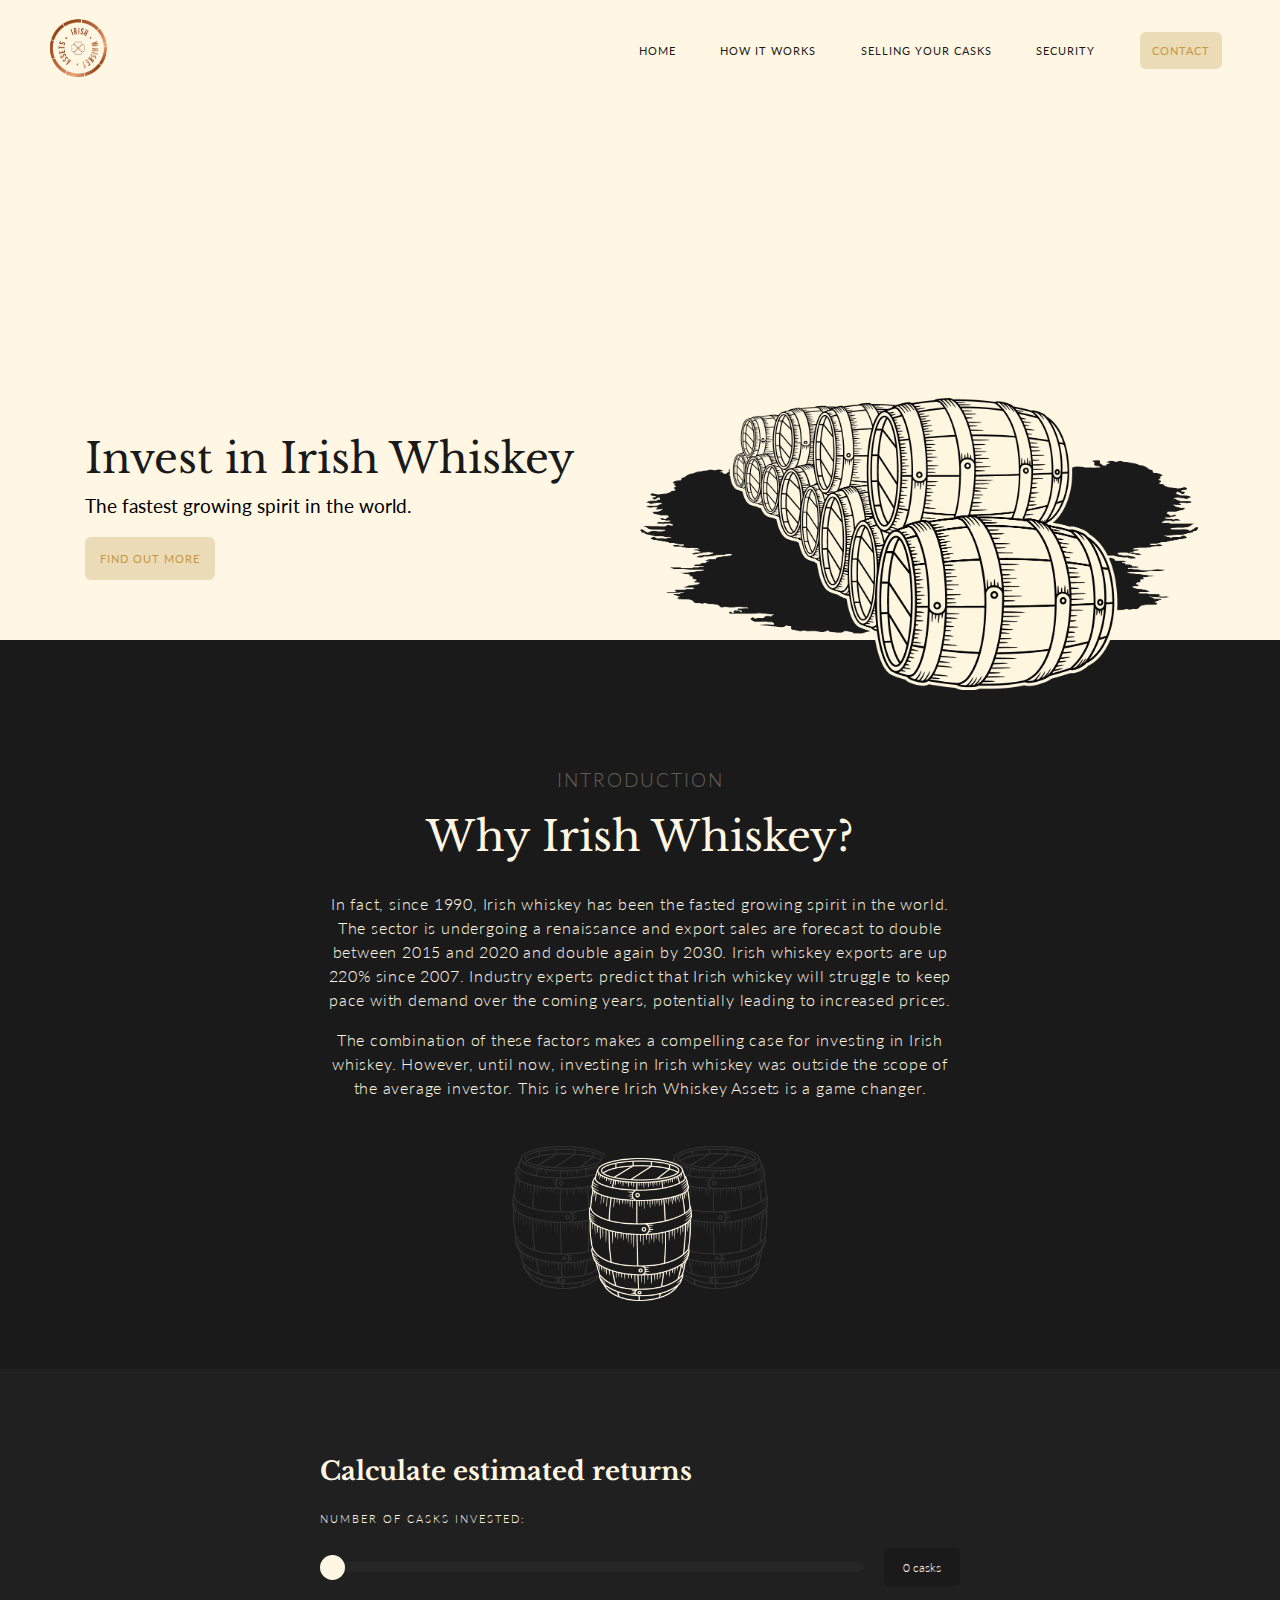
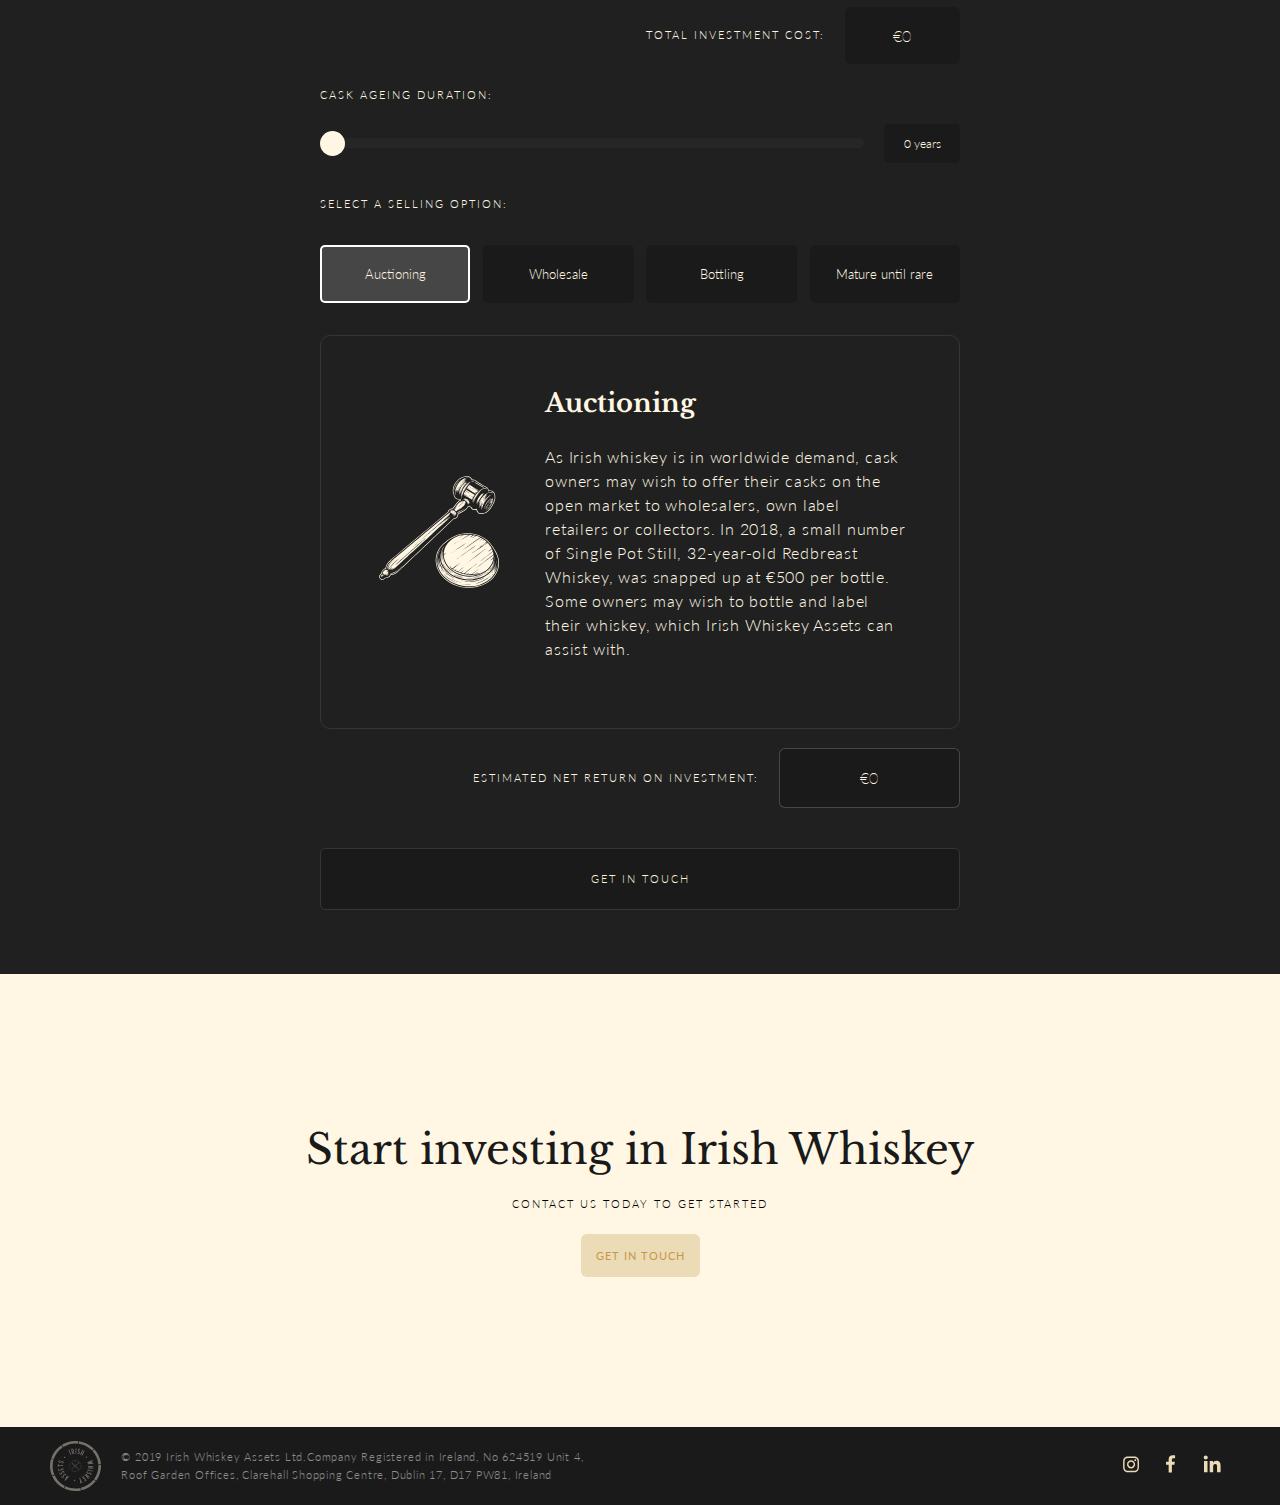
==== index.html @ 99f06a16 "Added favicon" ====
<!DOCTYPE html>
<html>

<head>
	<meta charset="UTF-8">
	<meta name="viewport" content="width=device-width,initial-scale=1">
	<title>Irish Whiskey Assets</title>
	<link href="https://fonts.googleapis.com/css?family=Lato:300,400|Libre+Baskerville" rel="stylesheet">
	<link rel="stylesheet" href="css/main.css" type="text/css">
	<link rel="shortcut icon" type="image/png" href="/img/favicon.png"/>
</head>

<body>
	<!-- Navigation Header -->
	<div class="header">
		<div class="header__links">
			<a href="#"><img src="img/iwa-logo.png" class="header__logo"></a>
		</div>
		<div class="header__links">
			<a href="#" class="header__link">Home</a>
			<a href="#" class="header__link">How it works</a>
			<a href="#" class="header__link">Selling your casks</a>
			<a href="#" class="header__link">Security</a>
			<a href="#" class="header__link header__link--accent">Contact</a>
		</div>
	</div>

	<!-- Hero section -->
	<div class="hero">
		<div class="hero__cta">
			<div class="hero__cta--wrapper">
				<h1>Invest in Irish Whiskey</h1>
				<h4>The fastest growing spirit in the world.</h4>
				<a href="#"><div class="cta-button">Find out more</div></a>
			</div>
		</div>
		<div class="hero__image-container">
			<img src="img/hero-casks.png" class="hero__image">
		</div>
	</div>

	<!-- Intro section -->
	<div class="intro">
		<div class="intro__inner">
			<h3>Introduction</h3>
			<h1>Why Irish Whiskey?</h1>
			<p>In fact, since 1990, Irish whiskey has been the fasted growing spirit in the world. 
				The sector is undergoing a renaissance and export sales are forecast to double between 
				2015 and 2020 and double again by 2030. Irish whiskey exports are up 220% since 2007. 
				Industry experts predict that Irish whiskey will struggle to keep pace with demand over the coming years, 
				potentially leading to increased prices.</p>
			<p>The combination of these factors makes a compelling case for investing 
				in Irish whiskey. However, until now, investing in Irish whiskey was outside the scope of the average investor. 
				This is where Irish Whiskey Assets is a game changer.</p>
			<img src="img/casks.png" class="whiskey-still">
		</div>
	</div>

	<!-- Calculator section -->

	<div class="calculator-container">
		<h2>Calculate estimated returns</h2>
	
		<div class="slider-section">
		    <h5 class="slider-heading">Number of casks invested:</h5>
		    <div class="slider-container">
			<input type="range" min="0" max="50" value="0" class="slider" id="slider-1" oninput="setResults()">
			<div class="range-indicator" id="caskNumber">0 casks</div>
		    </div>
		    <div class="result-container">
			<h5>Total investment cost:</h5>
			<div class="result" id="result-1">€0</div>
		    </div>
		</div>
	
		<div class="slider-section">
		    <h5 class="slider-heading">Cask ageing duration:</h5>
		    <div class="slider-container">
			<input type="range" min="1" max="100" value="0" class="slider" id="slider-2" oninput="setResults()">
			<div class="range-indicator" id="yearNumber">0 years</div>
		    </div>
		</div>

		<h5 class="selling-options-heading">Select a selling option:</h5>
		<div class="selling-options" onclick="selectOption(event)">
		    <div class="selling-option selected" id="btn-1">Auctioning</div>
		    <div class="selling-option" id="btn-2">Wholesale</div>
		    <div class="selling-option" id="btn-3">Bottling</div>
		    <div class="selling-option" id="btn-4">Mature until rare</div>
		</div>
	
		<div class="selling-option-outer">
		    <div class="selling-option-info active" id="option-1">
			<div class="selling-option-image">
			    <img src="img/auction.svg" class="option-image option-image__auction">
			</div>
			<div class="selling-option-text">
			    <h2 id="selling-heading">Auctioning</h2>
			    <p id="selling-body">As Irish whiskey is in worldwide demand, cask owners may wish to offer their casks on the open market to wholesalers, own label retailers or collectors. In 2018, a small number of Single Pot Still, 32-year-old Redbreast Whiskey, was snapped up at €500 per bottle. Some owners may wish to bottle and label their whiskey, which Irish Whiskey Assets can assist with.</p>
			</div>
		    </div>
		    <div class="selling-option-info" id="option-2">
			<div class="selling-option-image">
			    <img src="img/whiskey-still.svg" class="option-image">
			</div>
			<div class="selling-option-text">
			    <h2 id="selling-heading">Wholesale</h2>
			    <p id="selling-body">As Irish whiskey is in worldwide demand, cask owners may wish to offer their casks on the open market to wholesalers, own label retailers or collectors. In 2018, a small number of Single Pot Still, 32-year-old Redbreast Whiskey, was snapped up at €500 per bottle. Some owners may wish to bottle and label their whiskey, which Irish Whiskey Assets can assist with.</p>
			</div>
		    </div>
	
		    <div class="selling-option-info" id="option-3">
			<div class="selling-option-image">
			    <img src="img/whiskey-bottle.svg" class="option-image">
			</div>
			<div class="selling-option-text">
			    <h2 id="selling-heading">Bottling</h2>
			    <p id="selling-body">As Irish whiskey is in worldwide demand, cask owners may wish to offer their casks on the open market to wholesalers, own label retailers or collectors. In 2018, a small number of Single Pot Still, 32-year-old Redbreast Whiskey, was snapped up at €500 per bottle. Some owners may wish to bottle and label their whiskey, which Irish Whiskey Assets can assist with.</p>
			</div>
		    </div>
	
		    <div class="selling-option-info" id="option-4">
			<div class="selling-option-image">
			    <img src="img/whiskey-bottle-rare.svg" class="option-image">
			</div>
			<div class="selling-option-text">
			    <h2 id="selling-heading">Mature until rare</h2>
			    <p id="selling-body">As Irish whiskey is in worldwide demand, cask owners may wish to offer their casks on the open market to wholesalers, own label retailers or collectors. In 2018, a small number of Single Pot Still, 32-year-old Redbreast Whiskey, was snapped up at €500 per bottle. Some owners may wish to bottle and label their whiskey, which Irish Whiskey Assets can assist with.</p>
			</div>
		    </div>
	
		</div>
		<div class="result-container">
			<h5>Estimated net return on investment:</h5>
			<div class="result result-final" id="result-2">€0</div>
		    </div>
	
		<a href="#" class="calculator-cta">
		    <div>
			<h5>Get in touch</h5>
		    </div>
		</a>
	
	    </div>

	    <!-- Home Bottom CTA -->
	    <div class="home-bottom-cta">
		<h1>Start investing in Irish Whiskey</h1>
		<h5>Contact us today to get started</h5>
		<a href="#"><div class="cta-button">Get in touch</div></a>
	    </div>

	    <!-- Footer -->
	    <div class="footer">
		<div class="footer--left">
			<img src="img/iwa-logo-footer.svg" class="footer--logo">
			<p>© 2019 Irish Whiskey Assets Ltd.Company Registered in Ireland, No 624519 Unit 4, <br>
			Roof Garden Offices, Clarehall Shopping Centre, Dublin 17, D17 PW81, Ireland </p>
		</div>
		<div class="footer--right">
			<a href="#"><img src="img/instagram-icon.svg" class="footer--social-icon"></a>
			<a href="#"><img src="img/facebook-icon.svg" class="footer--social-icon"></a>
			<a href="#"><img src="img/linkedin-icon.svg" class="footer--social-icon"></a>
		</div>
	    </div>



	    <script src="https://code.jquery.com/jquery-3.3.1.min.js" integrity="sha256-FgpCb/KJQlLNfOu91ta32o/NMZxltwRo8QtmkMRdAu8=" crossorigin="anonymous"></script>
	    <script src="js/calculator.js" type="text/javascript"></script>
</body>

</html>
---- css/main.css ----
:root {
    --primary-color: #FFF7E3;
    --secondary-color: #1A1A1A;
    --secondary-color-alt:#202020;
    --cta-bg: #EBDBB7;
    --cta-bg-hover:#E2CA9A;
    --cta-font: #C69941;
    --font-size-small:.7rem;
    --font-size-default:1rem;
    --font-size-medium:1.2rem;
    --font-size-large:1.6rem;
    --font-size-xlarge:2.6rem;
    --cta-border-radius:6px;
}

html{
    background:var(--secondary-color);
}

body {
    margin: 0;
    font-family: sans-serif;
}

a {
    text-decoration: none;
    font-family: 'Lato', sans-serif;
}

p{
    font-family: 'Lato', sans-serif;
    font-size:var(--font-size-default);
    line-height:24px;
    letter-spacing:.8px;
    font-weight:300;
}

h1{
    font-size:var(--font-size-xlarge);
    font-family: 'Libre Baskerville', serif;
    font-weight:400;
    color:var(--secondary-color);
    margin:0;
}

h2{
    font-size:var(--font-size-large);
    font-family:'Libre Baskerville', serif;
}

h3{
    font-family: 'Lato', sans-serif;
    font-size:var(--font-size-medium);
    font-weight:300;
    margin:0;
    text-transform:uppercase;
    letter-spacing:2px;
}

h4{
    font-family: 'Lato', sans-serif;
    font-size:var(--font-size-medium);
    font-weight:400;
    margin:0;
}

h5{
    font-family:'Lato', sans-serif;
    line-height:22px;
    font-size:var(--font-size-small);
    font-weight:300;
    text-transform:uppercase;
    letter-spacing:2px;
}

/* Nav header section */

.header {
    position: fixed;
    top:0;
    background: var(--primary-color);
    height: 100px;
    width: 100%;
    display: flex;
    align-items: center;
    justify-content: space-between;
    padding: 0 3%;
    box-sizing: border-box;
    z-index:10;
}

.header__logo {
    position: relative;
    height: 80px;
    transition:.5s ease;
}

.header__logo:hover{
    transform:rotate(20deg);
    transition:.5s ease;
}

.header__link{
    margin:0 20px;
    color:var(--secondary-color);
    font-size:var(--font-size-small);
    font-weight:400;
    letter-spacing:1px;
    text-transform:uppercase;
    transition:.2s ease;
}

.header__link:hover{
    color:var(--cta-font);
    transition:.2s ease;
}

.header__link--accent{
    background:var(--cta-bg);
    color:var(--cta-font);
    padding:12px;
    border-radius:var(--cta-border-radius);
    transition:.2s ease;
}

.header__link--accent:hover{
    background:var(--cta-bg-hover);
    transition:.2s ease;
}

/* Hero section */

.hero{
    position:relative;
    display:grid;
    grid-template-columns: 1fr 1fr;
    background:var(--primary-color);
    height:60vh;
    margin-top:100px;
    padding:0 20px;
    box-sizing: border-box;
}

.hero__cta{
    display:flex;
    flex-direction: column;
    justify-content: flex-end;
    align-items:center;
}

.hero__cta--wrapper{
    display:flex;
    flex-direction: column;
    margin-bottom:60px;
    align-items:flex-start;
}

.hero__cta--wrapper h4{
    margin:10px 0 20px 0;
}

.cta-button{
    background:var(--cta-bg);
    color:var(--cta-font);
    padding:15px;
    border-radius:var(--cta-border-radius);
    transition:.2s ease;
    text-transform:uppercase;
    font-size:var(--font-size-small);
    letter-spacing:1px;
    box-sizing:border-box;
    display:block;
}

.cta-button:hover{
    background:var(--cta-bg-hover);
}

.hero__image-container{
    display:flex;
    justify-content: flex-start;
    align-items: flex-end;
}

.hero__image{
    width:90%;
    height:auto;
    margin-bottom:-50px;
}

/* Intro section  */

.intro{
    background:var(--secondary-color);
    padding:10% 0 5% 0;
    text-align:center;
    color:var(--primary-color);
    display:flex;
    justify-content: center;
}

.intro__inner{
    width:50vw;
}

.intro h3{
    opacity:.3;
}

.intro h1{
    color:var(--primary-color);
    margin:20px 0 30px 0;
}

.whiskey-still{
    width:40%;
    margin-top:30px;
}

/* Calculator styling */

.calculator-container {
    height: auto;
    padding: 5% 25%;
    background: var(--secondary-color-alt);
    color: var(--primary-color);
}

.selling-options {
    display: grid;
    grid-template-columns: 1fr 1fr 1fr 1fr;
    grid-gap: 2%;
    font-family: 'Lato', sans-serif;
    font-weight: 300;
    padding-bottom: 5%;
}

.selling-options-heading{
    margin:30px 0;
}

.selling-option {
    padding: 14%;
    background: var(--secondary-color);
    border-radius: 5px;
    text-align: center;
    transition: .2s ease;
    font-size:10pt;
}

.selling-option:hover {
    cursor: pointer;
    transition: .2s ease;
    filter:brightness(1.1);
}

.selling-option-info {
    display: none;
    grid-template-columns: 30% 70%;
}

.selling-option-image {
    display: flex;
    justify-content: center;
    width:100%;
}

.selling-option-text {
    display: flex;
    justify-content: center;
    flex-direction: column;
    padding: 0 20px;
}

.selling-option-text h2 {
    margin: 0;
    margin-bottom: 10px;
    padding: 0;
}

.slider-container {
    display: grid;
    grid-template-columns: 85% auto;
    box-sizing: border-box;
}

.range-indicator {
    background: var(--secondary-color);
    font-family: 'Lato';
    font-weight: 300;
    font-size: 9pt;
    white-space: nowrap;
    box-sizing: border-box;
    padding: 12%;
    margin-left: 20px;
    text-align: center;
    border-radius: 5px;
}

.slider {
    margin: auto 0;
    -webkit-appearance: none;
    width: 100%;
    height: 10px;
    background: #262626;
    outline: none;
    border-radius: 5px;
}

.slider::-webkit-slider-thumb {
    -webkit-appearance: none;
    appearance: none;
    width: 25px;
    height: 25px;
    border-radius: 25px;
    background: var(--primary-color);
    cursor: pointer;
    transition:.1s ease;
}

.slider::-webkit-slider-thumb:hover{
    transform:scale(1.05);
    transition:.1s ease;
}

.slider::-webkit-slider-thumb:active{
    transform:scale(1.15);
    opacity:.8;
    transition:.1s ease;
}

.result-container {
    width: 100%;
    display: flex;
    justify-content: flex-end;
    align-items: center;
    padding-top: 3%;
}

.result {
    padding: 3%;
    font-family: 'Lato';
    font-weight: lighter;
    margin-left: 20px;
    border-radius: 6px;
    background: var(--secondary-color);
    width: 12%;
    text-align: center;
}

.result-final{
    width:22%;
}

.result-final {
    border: 1px rgba(255, 255, 255, .2) solid;
}

.selected {
    background: #464646;
    box-shadow: inset 0 0 0 2px white;

}

.selected:hover {
    filter:brightness(1.2);
}

.selling-option-1 {
    display: flex;
}

.selling-option-outer {
    box-sizing: border-box;
    border: 1px #353535 solid;
    border-radius: 10px;
    padding: 8% 5%;
}

.active {
    display: grid;
    animation: fadeIn .6s;
}

@keyframes fadeIn {
    from {
        opacity: 0;
        transform: translatey(20px);
    }

    to {
        opacity: 1;
        transform: translatey(0);
    }
}

.option-image{
    width:100%;
}

.option-image__auction{
    width:70%;
}

.calculator-cta {
    height: 60px;
    border-radius: 5px;
    margin-top: 40px;
    border: 1px #353535 solid;
    background:var(--secondary-color);
    display: flex;
    justify-content: center;
    align-items: center;
    text-decoration: none;
    color: beige;
    transition:.2s ease;
}

.calculator-cta:hover{
    background:rgba(255, 255, 255, .05);
}


/* Home bottom cta */

.home-bottom-cta{
    display:flex;
    flex-direction: column;
    justify-content: center;
    align-items:center;
    padding:150px 0;
    background:var(--primary-color);
}

/* Footer */

.footer{
    background:var(--secondary-color);
    display:flex;
    justify-content: space-between;
    align-items: center;
    padding:10px 50px;
    box-sizing:border-box;
}

.footer p {
    color:white;
    opacity:.5;
    font-size:var(--font-size-small);
    line-height:18px;
}

.footer--left{
    display:flex;
}

.footer--logo{
    height:50px;
    margin:auto 0;
    margin-right:20px;
    opacity:.4;
}

.footer--social-icon{
    height:20px;
    margin:0 8px;
}
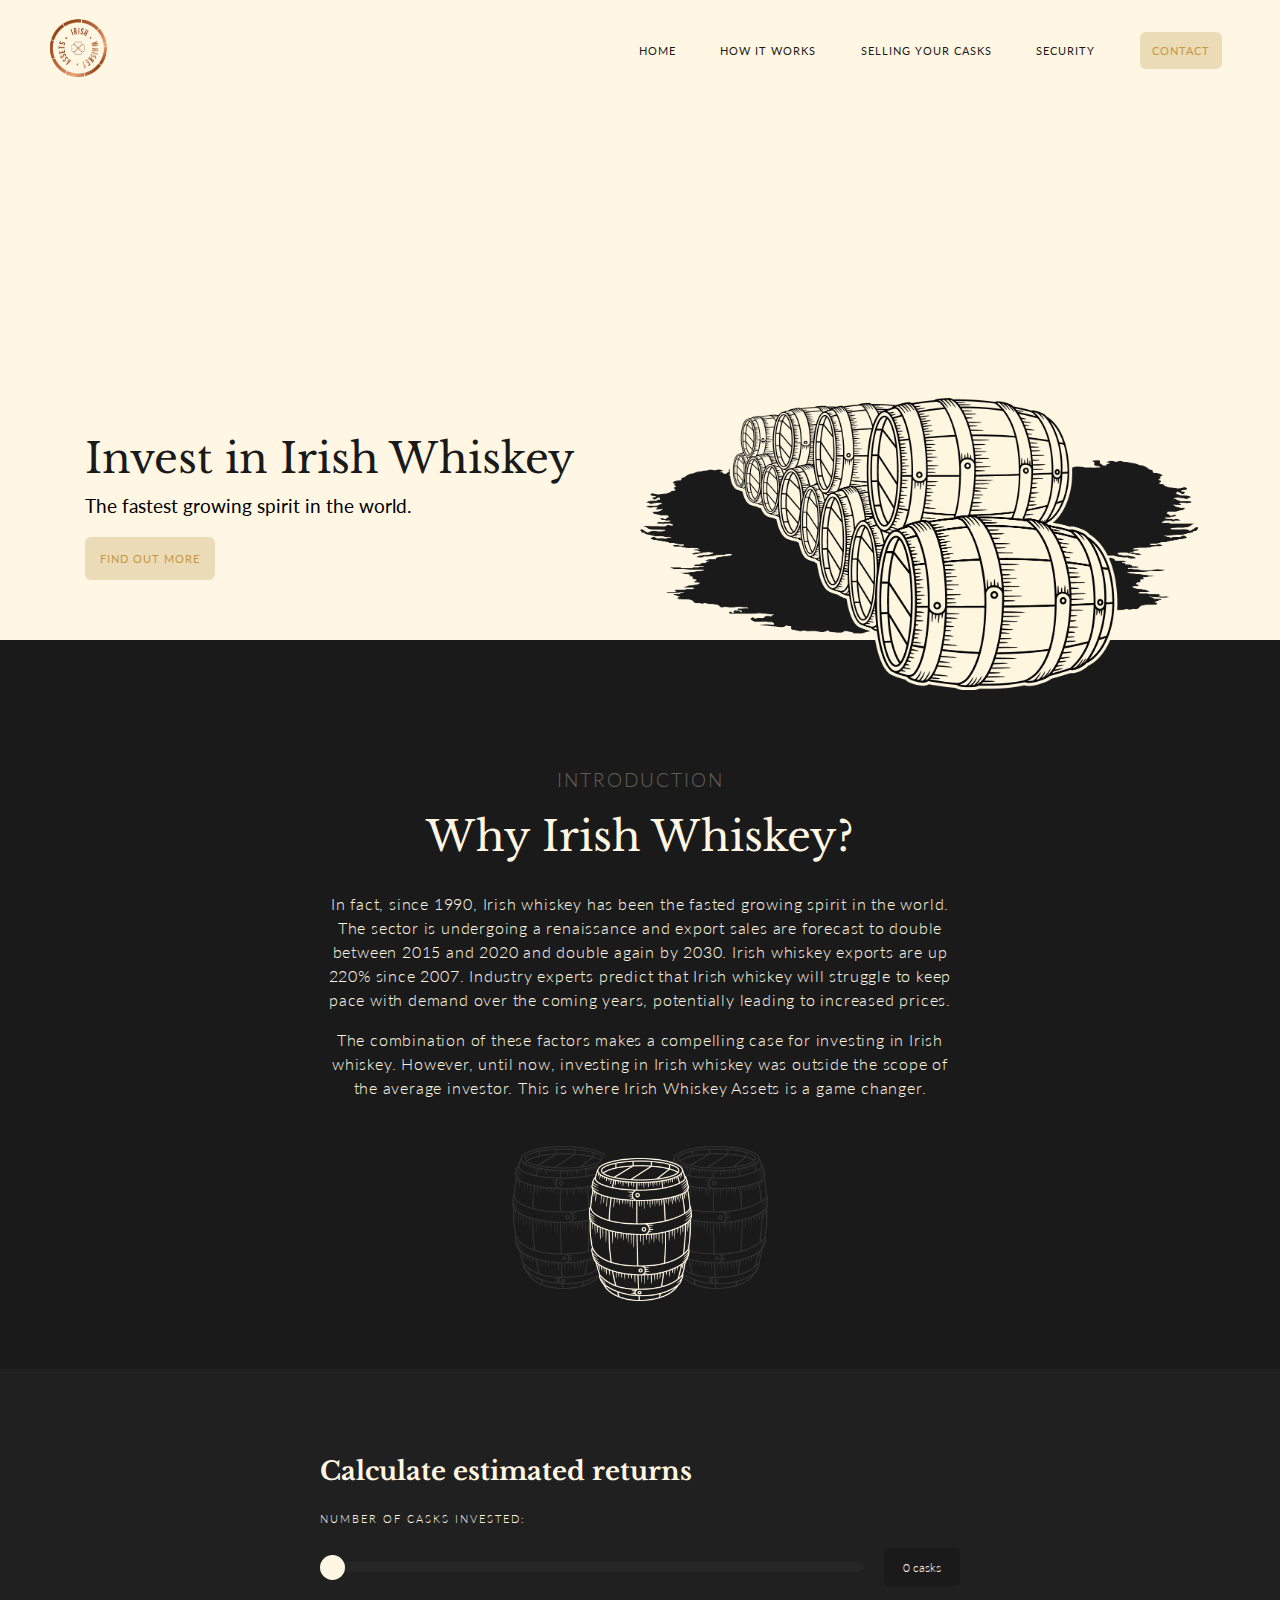
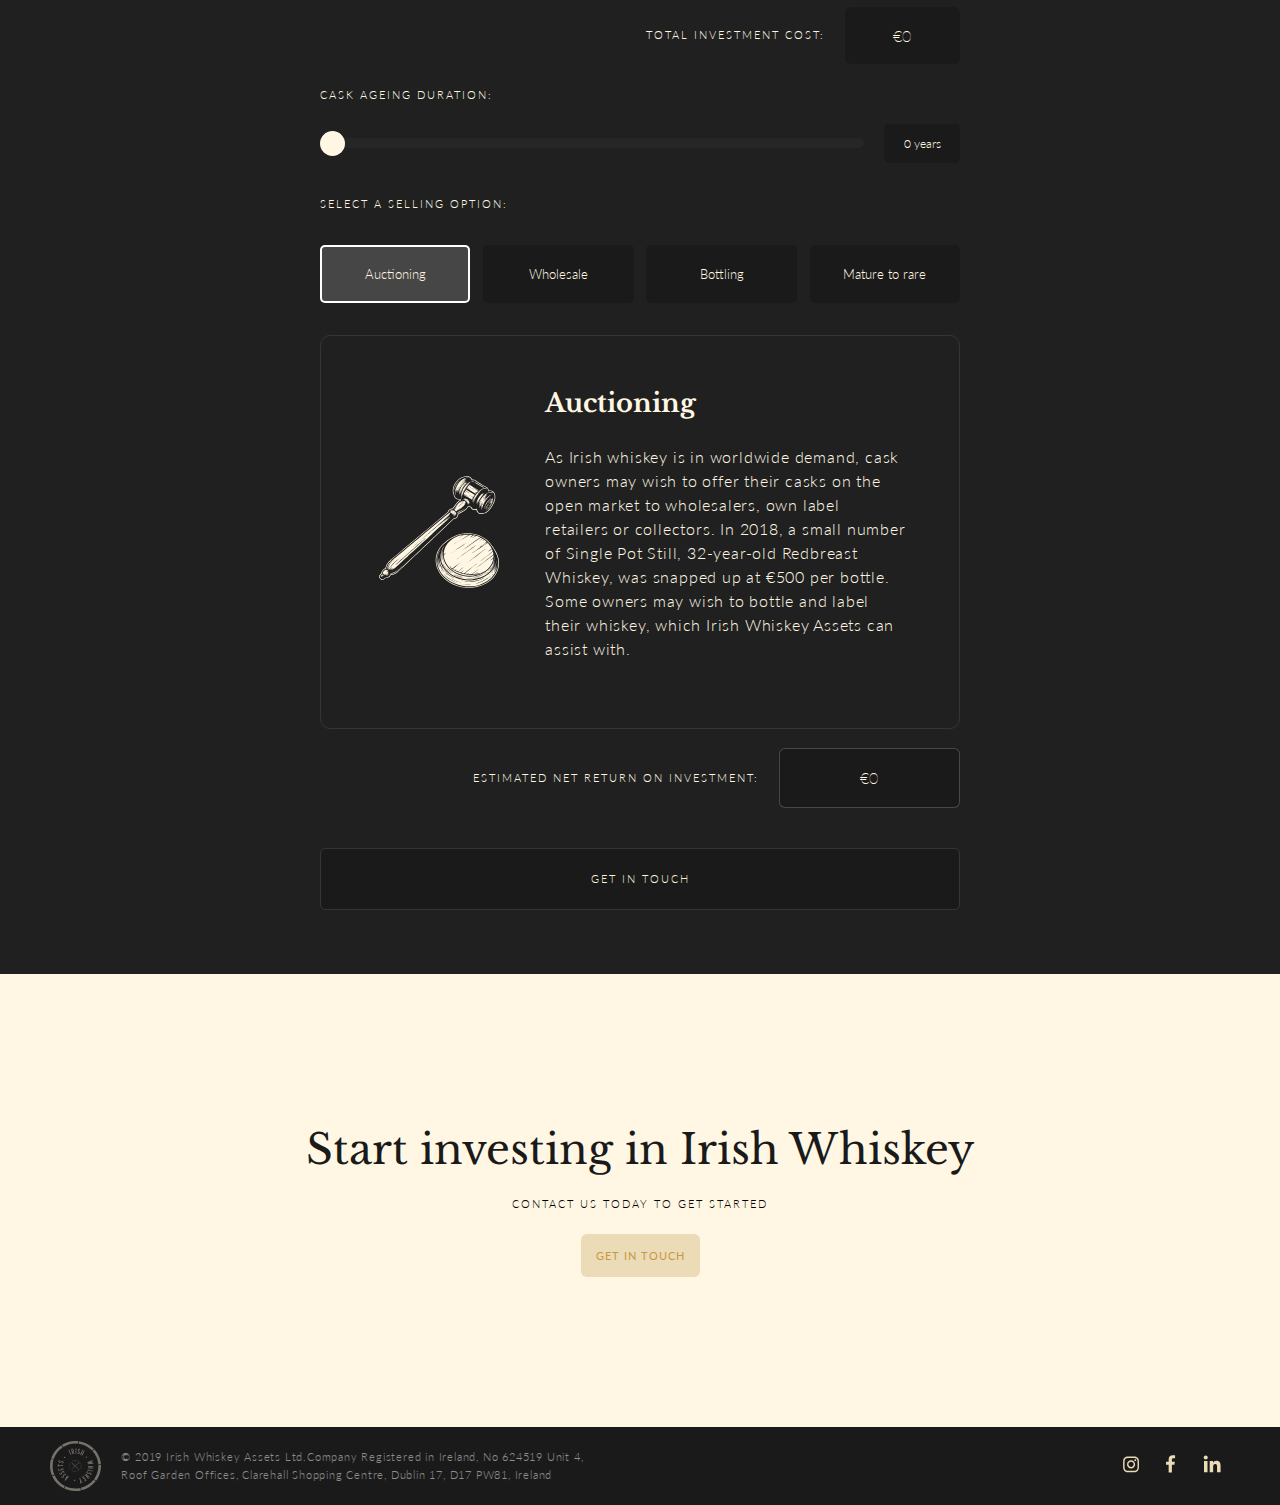
==== commit 6e2f5d3d: "Mobile opt: calculator" ====
--- a/index.html
+++ b/index.html
@@ -4,7 +4,7 @@
 <head>
 	<meta charset="UTF-8">
 	<meta name="viewport" content="width=device-width,initial-scale=1">
-	<title>Irish Whiskey Assets</title>
+	<title>Irish Whiskey Assets — Invest in Irish Whiskey</title>
 	<link href="https://fonts.googleapis.com/css?family=Lato:300,400|Libre+Baskerville" rel="stylesheet">
 	<link rel="stylesheet" href="css/main.css" type="text/css">
 	<link rel="shortcut icon" type="image/png" href="/img/favicon.png"/>
@@ -86,7 +86,7 @@
 		    <div class="selling-option selected" id="btn-1">Auctioning</div>
 		    <div class="selling-option" id="btn-2">Wholesale</div>
 		    <div class="selling-option" id="btn-3">Bottling</div>
-		    <div class="selling-option" id="btn-4">Mature until rare</div>
+		    <div class="selling-option" id="btn-4">Mature to rare</div>
 		</div>
 	
 		<div class="selling-option-outer">
--- a/css/main.css
+++ b/css/main.css
@@ -464,4 +464,88 @@
 .footer--social-icon{
     height:20px;
     margin:0 8px;
-}+}
+
+
+@media screen and (max-width:1000px){
+    /* Landing Page Mobile Optimisation */
+    /* Hero section */
+    .header__link{
+        display:none;
+    }
+
+    .hero{
+        grid-template-columns:1fr;
+        height:auto;
+        padding:30px 20px;
+    }
+
+    .hero__image-container{
+        order:1;
+        padding-bottom:20px;
+    }
+
+    .hero__image{
+        margin:0 auto; 
+    }
+
+    .hero__cta--wrapper{
+        margin-bottom:0;
+    }
+
+    .hero__cta{
+        order:2;
+    }
+
+    /* Home about section */
+    .intro{
+        padding:20% 0;
+    }
+
+    .intro__inner{
+        width:85vw;
+    }
+
+    .whiskey-still{
+        width:70%;
+    }
+
+    /* Calculator section */
+    .calculator-container{
+        padding:12% 8%;
+        box-sizing:border-box;
+    }
+
+    .slider-container{
+        grid-template-columns: 70% auto;
+    }
+
+    .selling-options{
+        grid-template-columns: 1fr 1fr;
+        grid-template-rows:1fr 1fr;
+        grid-gap:10px;
+    }
+
+    .selling-option-info{
+        grid-template-columns: 1fr;
+    }
+
+    .selling-option-image{
+        padding:40px 0;
+    }
+
+    .selling-option-text{
+        text-align: center;
+    }
+
+    .result{
+        width:auto;
+        white-space: nowrap;
+    }
+
+    .result-final{
+        width:auto !important;
+        white-space: nowrap;
+    }
+
+}
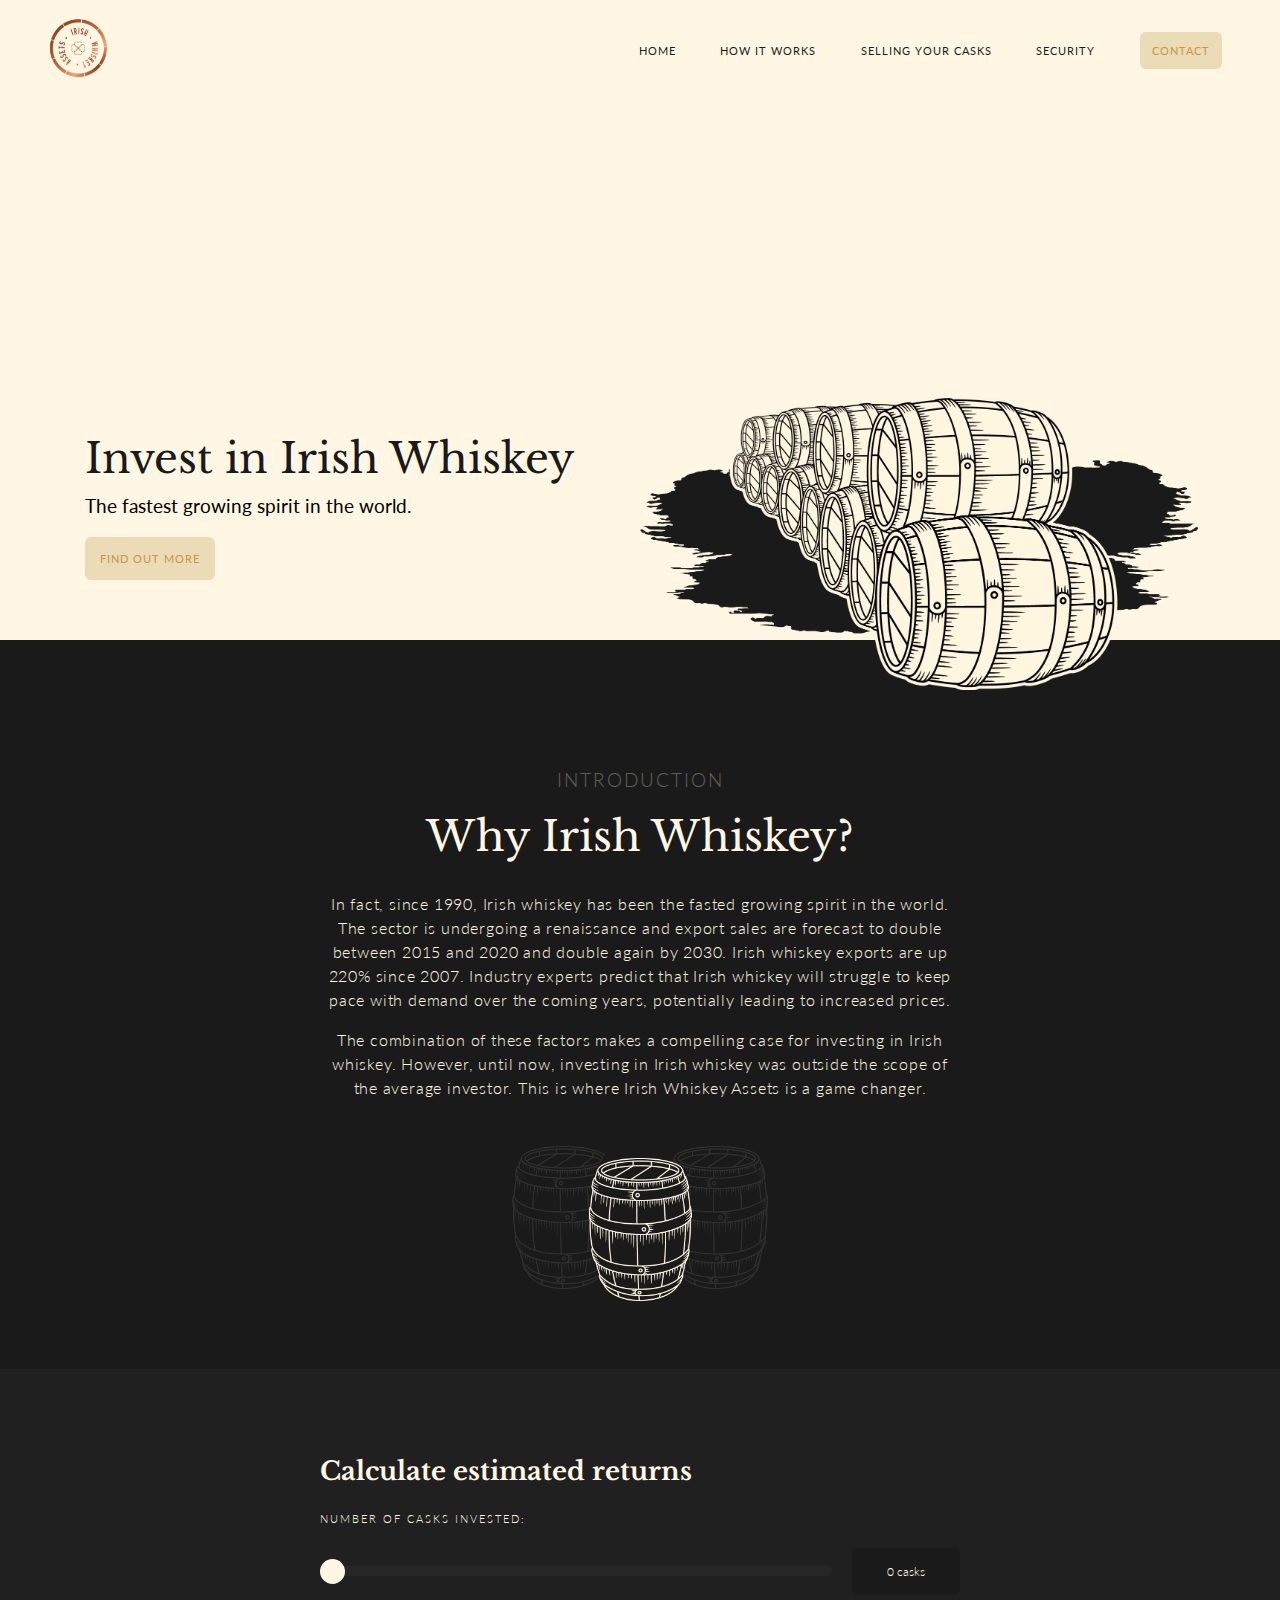
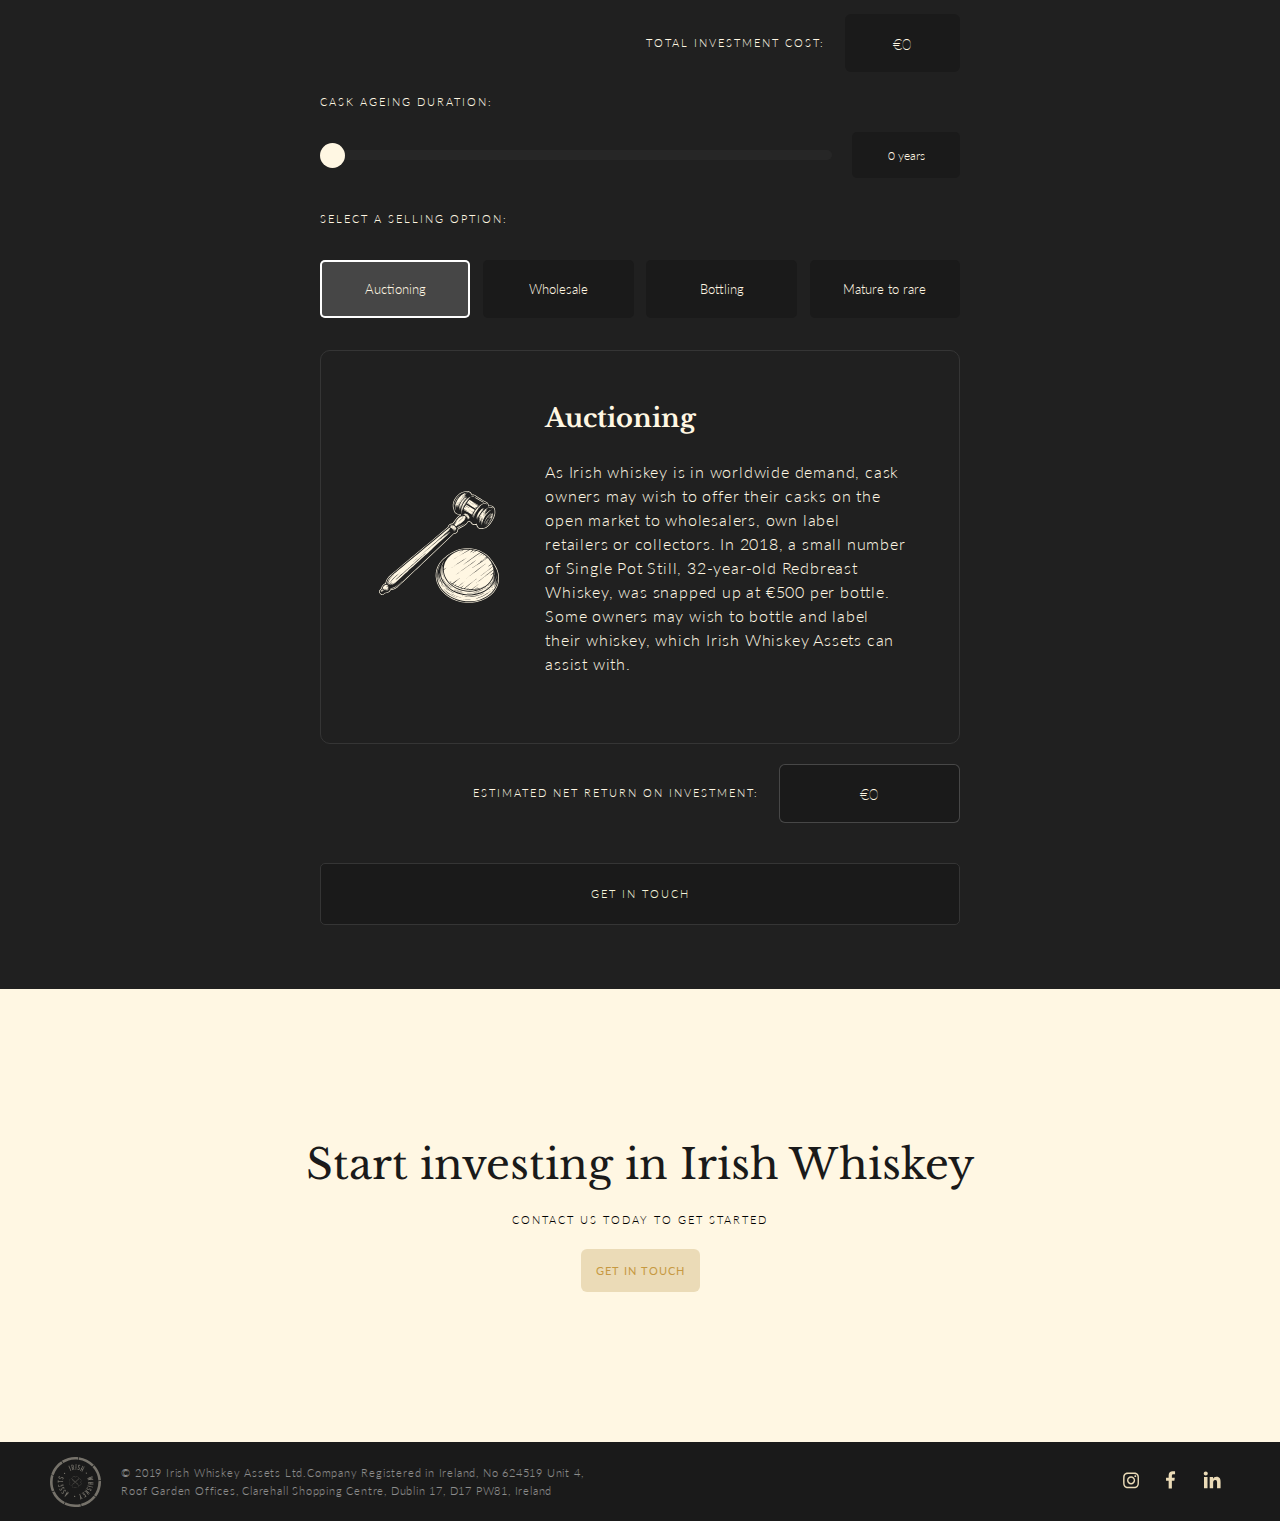
==== commit a1bf5500: "Fixed bottle sizing" ====
--- a/index.html
+++ b/index.html
@@ -111,7 +111,7 @@
 	
 		    <div class="selling-option-info" id="option-3">
 			<div class="selling-option-image">
-			    <img src="img/whiskey-bottle.svg" class="option-image">
+			    <img src="img/whiskey-bottle.svg" class="option-image bottle-1">
 			</div>
 			<div class="selling-option-text">
 			    <h2 id="selling-heading">Bottling</h2>
@@ -121,7 +121,7 @@
 	
 		    <div class="selling-option-info" id="option-4">
 			<div class="selling-option-image">
-			    <img src="img/whiskey-bottle-rare.svg" class="option-image">
+			    <img src="img/whiskey-bottle-rare.svg" class="option-image bottle-2">
 			</div>
 			<div class="selling-option-text">
 			    <h2 id="selling-heading">Mature until rare</h2>
--- a/css/main.css
+++ b/css/main.css
@@ -280,7 +280,7 @@
 
 .slider-container {
     display: grid;
-    grid-template-columns: 85% auto;
+    grid-template-columns: 80% auto;
     box-sizing: border-box;
 }
 
@@ -466,7 +466,6 @@
     margin:0 8px;
 }
 
-
 @media screen and (max-width:1000px){
     /* Landing Page Mobile Optimisation */
     /* Hero section */
@@ -531,7 +530,7 @@
     }
 
     .selling-option-image{
-        padding:40px 0;
+        padding:20px 0;
     }
 
     .selling-option-text{
@@ -548,4 +547,18 @@
         white-space: nowrap;
     }
 
-}
+    .option-image{
+        height:50%;
+        width:50%;
+    }
+
+    .bottle-1{
+        width:20%;
+    }
+
+    .bottle-2{
+        width:26%;
+        margin-right:-15px;
+    }
+
+}
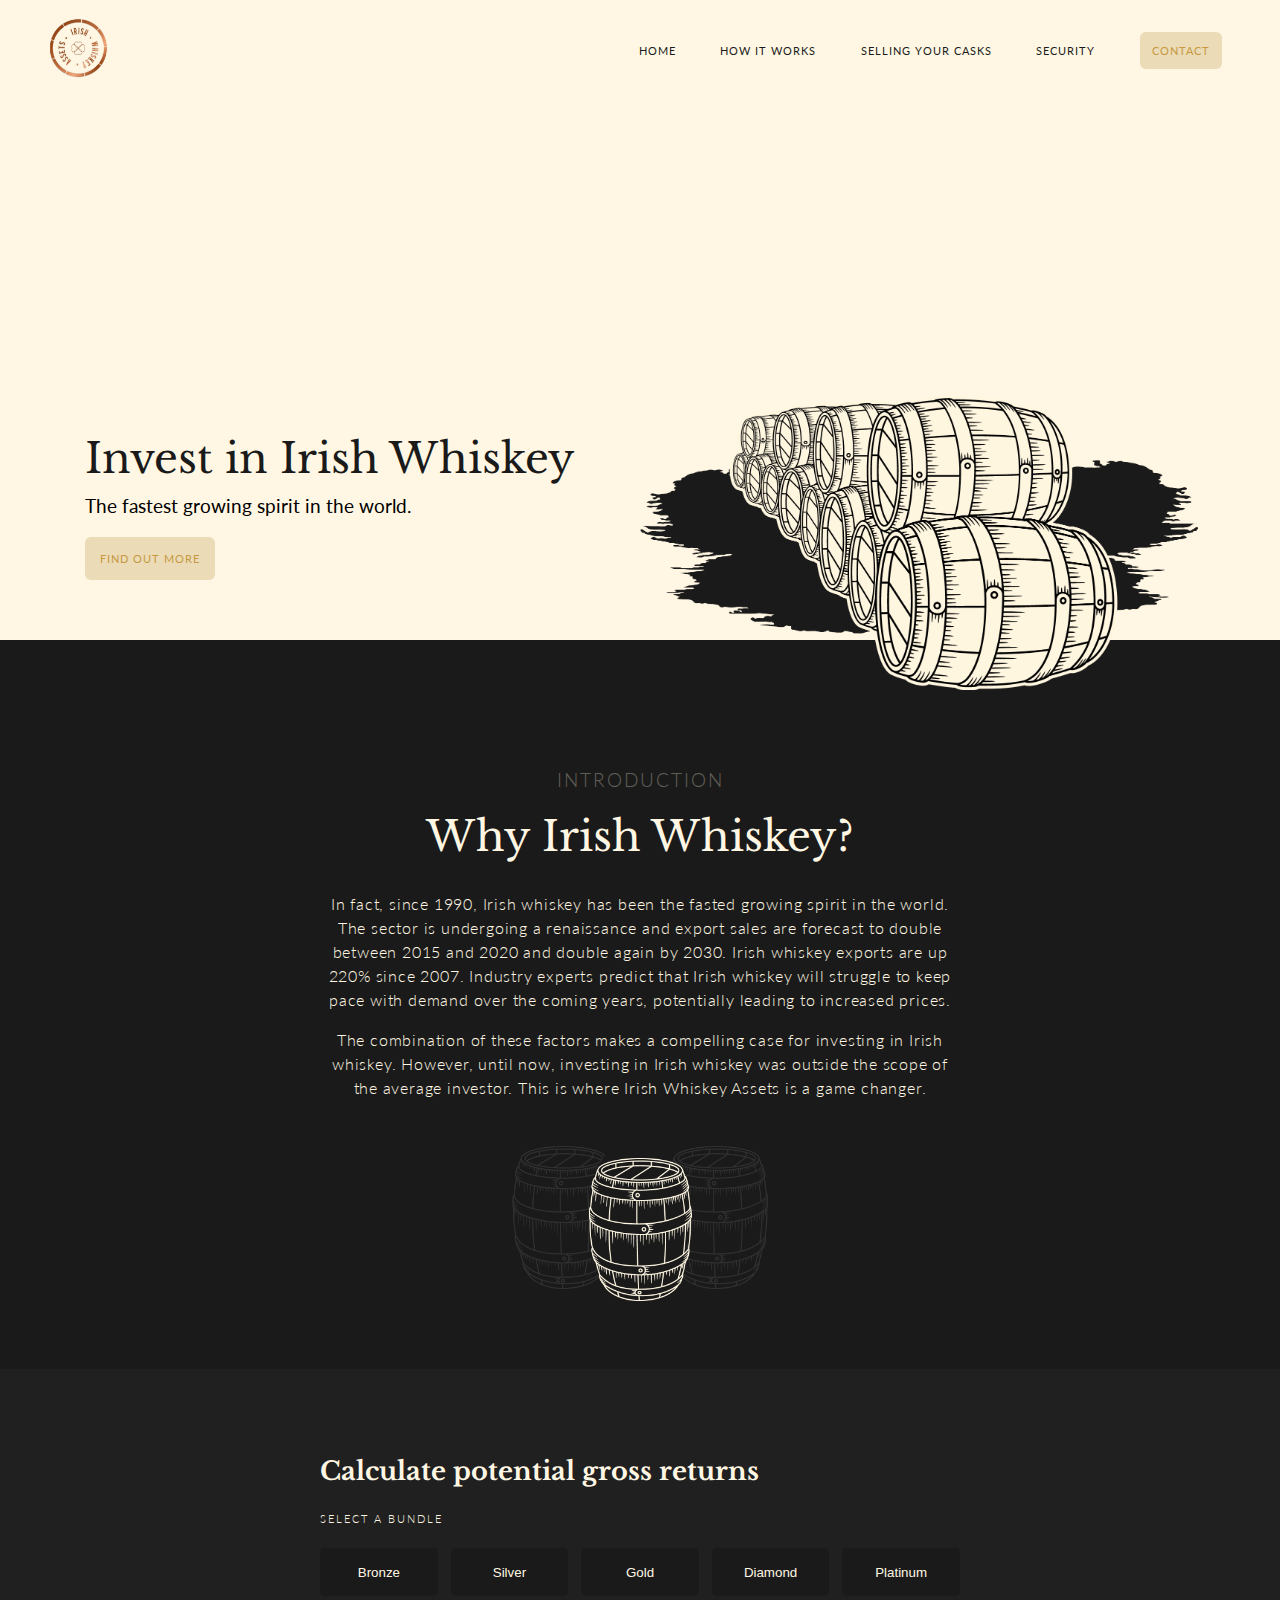
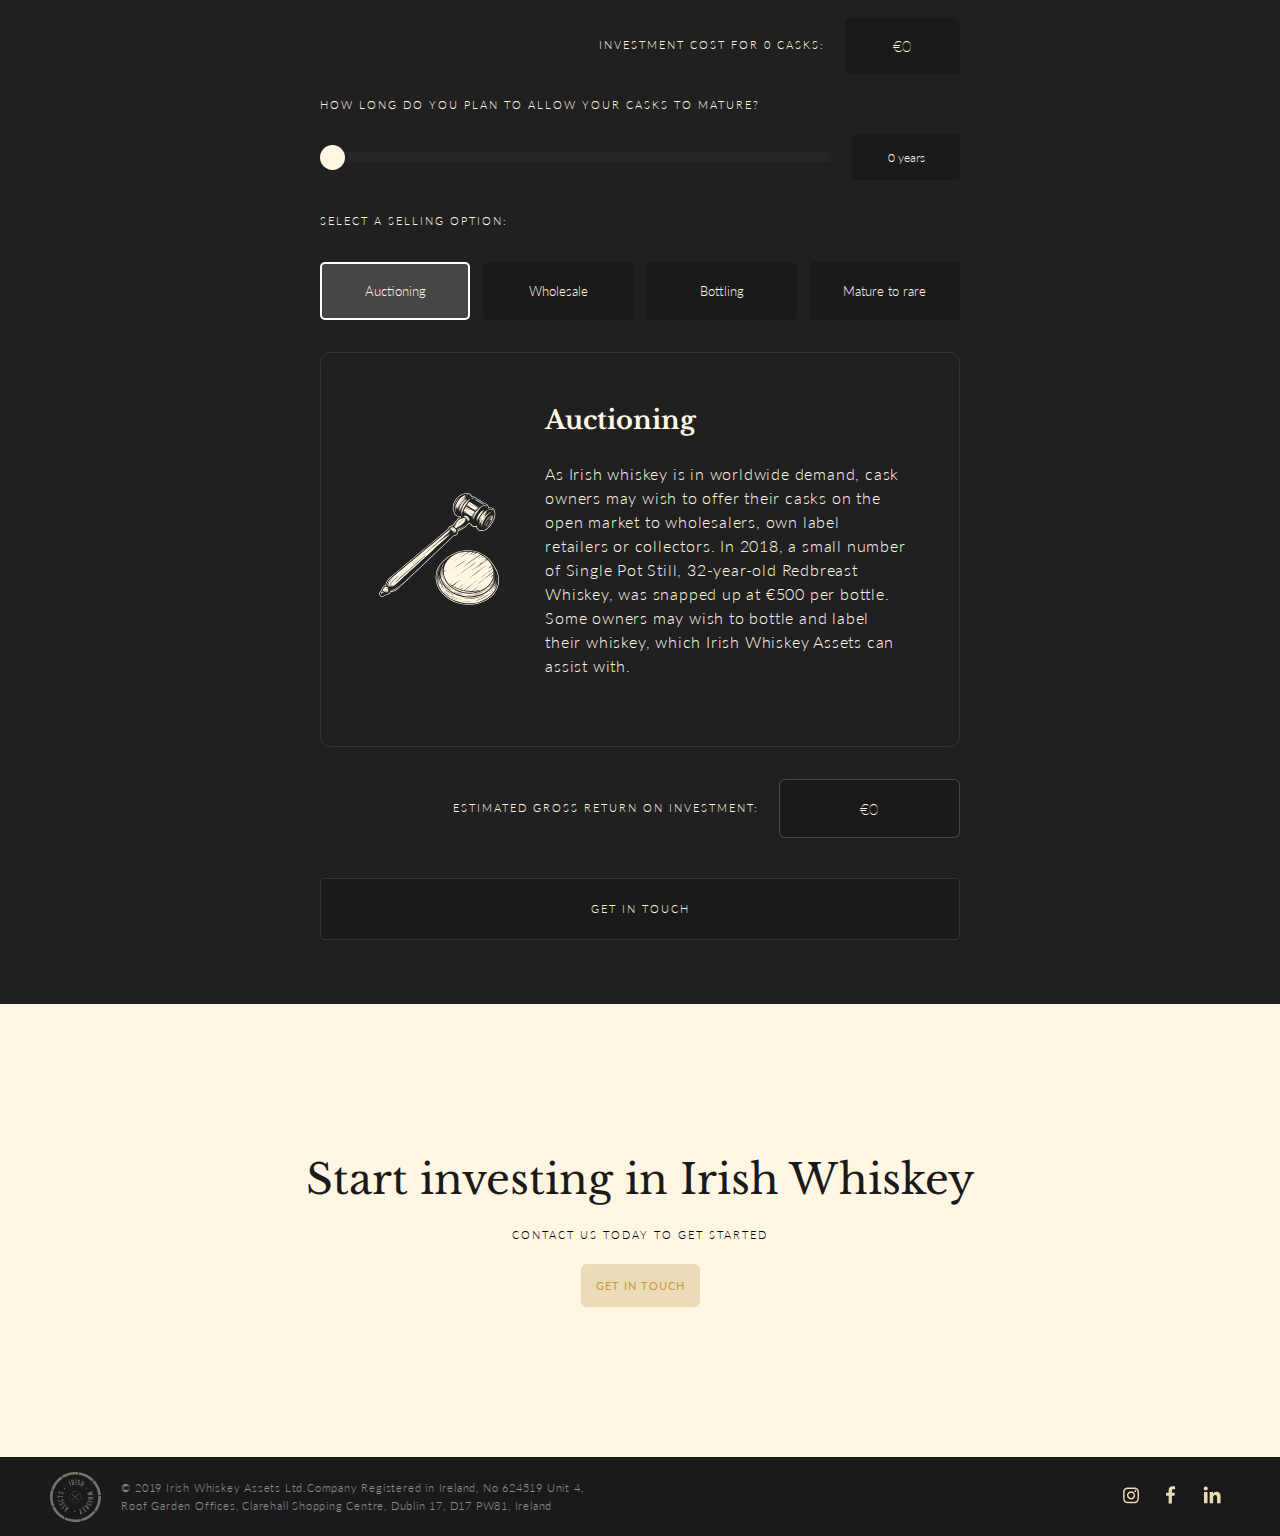
==== commit 68109859: "Updated calculator" ====
--- a/index.html
+++ b/index.html
@@ -22,7 +22,29 @@
 			<a href="#" class="header__link">Selling your casks</a>
 			<a href="#" class="header__link">Security</a>
 			<a href="#" class="header__link header__link--accent">Contact</a>
+			<div class="hamburger-container">
+				<div class="hamburger" id="hamburger-1">
+					<span class="line"></span>
+					<span class="line"></span>
+					<span class="line"></span>
+				</div>
+			</div>
 		</div>
+	</div>
+
+	<!-- Mobile navigation menu -->
+	<div class="mobile-menu">
+			<a href="#" class="mobile-menu__link mobile-menu__top-link">Home</a>
+			<a href="#" class="mobile-menu__link">How it works</a>
+			<a href="#" class="mobile-menu__link">Selling your casks</a>
+			<a href="#" class="mobile-menu__link">Security</a>
+			<a href="#" class="mobile-menu__link">Contact</a>
+			<span class="mobile-menu__divider"></span>
+			<div class="mobile-menu__social">
+				<a href="#"><img src="img/instagram-icon.svg" class="mobile-menu__social-icon"></a>
+				<a href="#"><img src="img/facebook-icon.svg" class="mobile-menu__social-icon"></a>
+				<a href="#"><img src="img/linkedin-icon.svg" class="mobile-menu__social-icon"></a>
+			</div>
 	</div>
 
 	<!-- Hero section -->
@@ -59,25 +81,28 @@
 	<!-- Calculator section -->
 
 	<div class="calculator-container">
-		<h2>Calculate estimated returns</h2>
+		<h2>Calculate potential gross returns</h2>
 	
 		<div class="slider-section">
-		    <h5 class="slider-heading">Number of casks invested:</h5>
-		    <div class="slider-container">
-			<input type="range" min="0" max="50" value="0" class="slider" id="slider-1" oninput="setResults()">
-			<div class="range-indicator" id="caskNumber">0 casks</div>
-		    </div>
-		    <div class="result-container">
-			<h5>Total investment cost:</h5>
-			<div class="result" id="result-1">€0</div>
-		    </div>
+		    <h5 class="slider-heading">Select a bundle</h5>
+		    <div class="bundle-container" onclick="selectBundle(event)">
+				<div class="bundle-option" id="bundle-1">Bronze</div>
+				<div class="bundle-option" id="bundle-2">Silver</div>
+				<div class="bundle-option" id="bundle-3">Gold</div>
+				<div class="bundle-option" id="bundle-4">Diamond</div>
+				<div class="bundle-option" id="bundle-5">Platinum</div>
+			</div>
+			<div class="result-container top">
+				<h5 id="casks-title">Investment cost for 0 casks:</h5>
+				<div class="result" id="result-1">€0</div>
+			</div>
 		</div>
 	
 		<div class="slider-section">
-		    <h5 class="slider-heading">Cask ageing duration:</h5>
+		    <h5 class="slider-heading"> How long do you plan to allow your casks to mature?</h5>
 		    <div class="slider-container">
-			<input type="range" min="1" max="100" value="0" class="slider" id="slider-2" oninput="setResults()">
-			<div class="range-indicator" id="yearNumber">0 years</div>
+				<input type="range" min="1" max="20" value="0" class="slider" id="slider-2" oninput="setResults()">
+				<div class="range-indicator" id="yearNumber">0 years</div>
 		    </div>
 		</div>
 
@@ -131,7 +156,7 @@
 	
 		</div>
 		<div class="result-container">
-			<h5>Estimated net return on investment:</h5>
+			<h5>Estimated gross return on investment:</h5>
 			<div class="result result-final" id="result-2">€0</div>
 		    </div>
 	
@@ -167,6 +192,7 @@
 
 
 	    <script src="https://code.jquery.com/jquery-3.3.1.min.js" integrity="sha256-FgpCb/KJQlLNfOu91ta32o/NMZxltwRo8QtmkMRdAu8=" crossorigin="anonymous"></script>
+	    <script src="js/main.js" type="text/javascript"></script>
 	    <script src="js/calculator.js" type="text/javascript"></script>
 </body>
 
--- a/css/main.css
+++ b/css/main.css
@@ -23,8 +23,9 @@
 }
 
 a {
-    text-decoration: none;
+    text-decoration: none !important;
     font-family: 'Lato', sans-serif;
+    color:inherit;
 }
 
 p{
@@ -128,6 +129,90 @@
     transition:.2s ease;
 }
 
+.hamburger-container {
+    padding: 10px;
+    display:none;
+}
+
+.hamburger .line {
+	width: 22px;
+	height: 2px;
+	background-color: black;
+	display: block;
+	margin: 5px auto;
+	-webkit-transition: 0.2s ease;
+	-o-transition: 0.2s ease;
+	transition: 0.2s ease;
+}
+
+.hamburger:hover {
+	cursor: pointer;
+}
+
+#hamburger-1.is-active .line:nth-child(2) {
+	opacity: 0;
+}
+
+#hamburger-1.is-active .line:nth-child(1) {
+	-webkit-transform: translateY(7px) rotate(45deg);
+	-ms-transform: translateY(7px) rotate(45deg);
+	-o-transform: translateY(7px) rotate(45deg);
+	transform: translateY(7px) rotate(45deg);
+}
+
+#hamburger-1.is-active .line:nth-child(3) {
+	-webkit-transform: translateY(-7px) rotate(-45deg);
+	-ms-transform: translateY(-7px) rotate(-45deg);
+	-o-transform: translateY(-7px) rotate(-45deg);
+	transform: translateY(-7px) rotate(-45deg);
+}
+
+.mobile-menu{
+    height:100vh;
+    width:100%;
+    position:fixed;
+    bottom:100%;
+    z-index: 5;
+    background:var(--primary-color);
+    transition:.5s ease;
+    display:flex;
+    justify-content: center;
+    align-items: center;
+    flex-direction: column;
+    font-size:var(--font-size-large);
+}
+
+.mobile-menu a{
+    font-family: 'Libre Baskerville', serif;
+    margin:10px 0;
+    color:var(--secondary-color);
+}
+
+.mobile-menu__top-link{
+    margin-top:100px !important;
+}
+
+.mobile-menu__divider{
+    width:80px;
+    height:1px;
+    background:var(--cta-bg);
+    margin:30px 0;
+}
+
+.mobile-menu__social{
+    display:flex;
+}
+
+.mobile-menu__social-icon{
+    width:20px;
+    margin:0 10px;
+}
+
+.menu-active{
+    bottom:0;
+    transition: 0.5s ease;
+}
+
 /* Hero section */
 
 .hero{
@@ -232,7 +317,6 @@
     grid-gap: 2%;
     font-family: 'Lato', sans-serif;
     font-weight: 300;
-    padding-bottom: 5%;
 }
 
 .selling-options-heading{
@@ -277,6 +361,29 @@
     margin-bottom: 10px;
     padding: 0;
 }
+
+.bundle-container{
+    display:grid;
+    grid-gap:2%;
+    grid-template-columns:1fr 1fr 1fr 1fr 1fr;
+    font-weight:300;
+}
+
+.bundle-option{
+    padding: 14%;
+    background: var(--secondary-color);
+    border-radius: 5px;
+    text-align: center;
+    transition: .2s ease;
+    font-size:10pt;
+    cursor:pointer;
+}
+
+.bundle-option:hover{
+    transition: .2s ease;
+    filter:brightness(1.1);
+}
+
 
 .slider-container {
     display: grid;
@@ -329,19 +436,33 @@
     transition:.1s ease;
 }
 
+.result-container-bundle{
+    display:flex;
+    justify-content: space-between;
+    align-items: center;
+    padding-top:3%;
+}
+
 .result-container {
     width: 100%;
     display: flex;
     justify-content: flex-end;
     align-items: center;
-    padding-top: 3%;
-}
+}
+
+.result-container h5{
+    margin-right:20px;
+}
+
+.result-container.top{
+    padding-top:3%;
+}
+
 
 .result {
     padding: 3%;
     font-family: 'Lato';
     font-weight: lighter;
-    margin-left: 20px;
     border-radius: 6px;
     background: var(--secondary-color);
     width: 12%;
@@ -375,6 +496,7 @@
     border: 1px #353535 solid;
     border-radius: 10px;
     padding: 8% 5%;
+    margin:5% 0;
 }
 
 .active {
@@ -466,8 +588,19 @@
     margin:0 8px;
 }
 
+
+
 @media screen and (max-width:1000px){
     /* Landing Page Mobile Optimisation */
+
+    .header{
+        padding:0 5%;
+    }
+
+    .hamburger-container {
+        display:block;
+    }
+
     /* Hero section */
     .header__link{
         display:none;
@@ -561,4 +694,34 @@
         margin-right:-15px;
     }
 
-}
+    .bundle-container{
+        grid-template-columns: 1fr;
+        grid-template-rows: 1fr 1fr 1fr 1fr 1fr;
+        grid-gap:12px;
+    }
+
+    .bundle-option{
+        padding:8%;
+    }
+
+    /* Bottom cta section */
+    .home-bottom-cta{
+        padding:80px 50px;
+        text-align: center;
+    }
+
+    .home-bottom-cta h1{
+        font-size:var(--font-size-large);
+    }
+
+    /* Footer */
+    .footer{
+        flex-direction:column;
+        padding:10px;
+    }
+
+    .footer--right{
+        margin:20px 0;
+    }
+
+}
